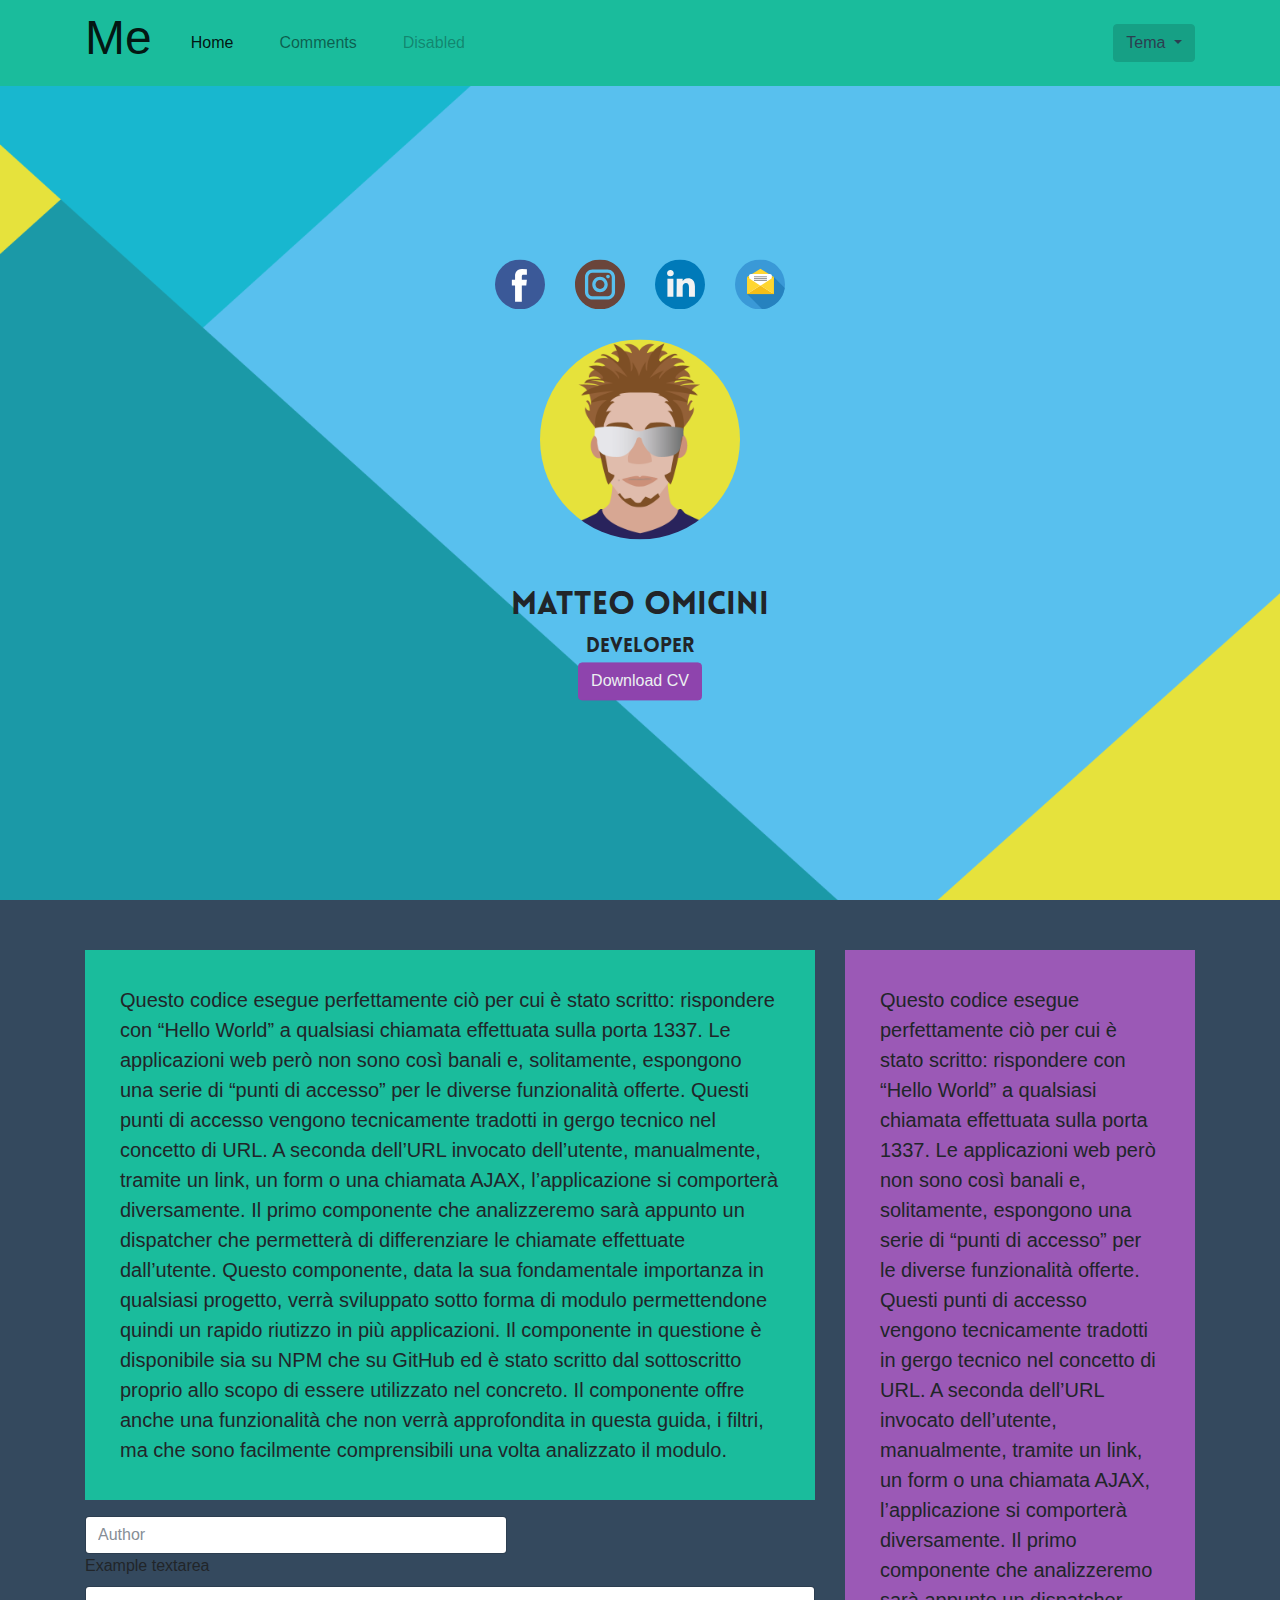
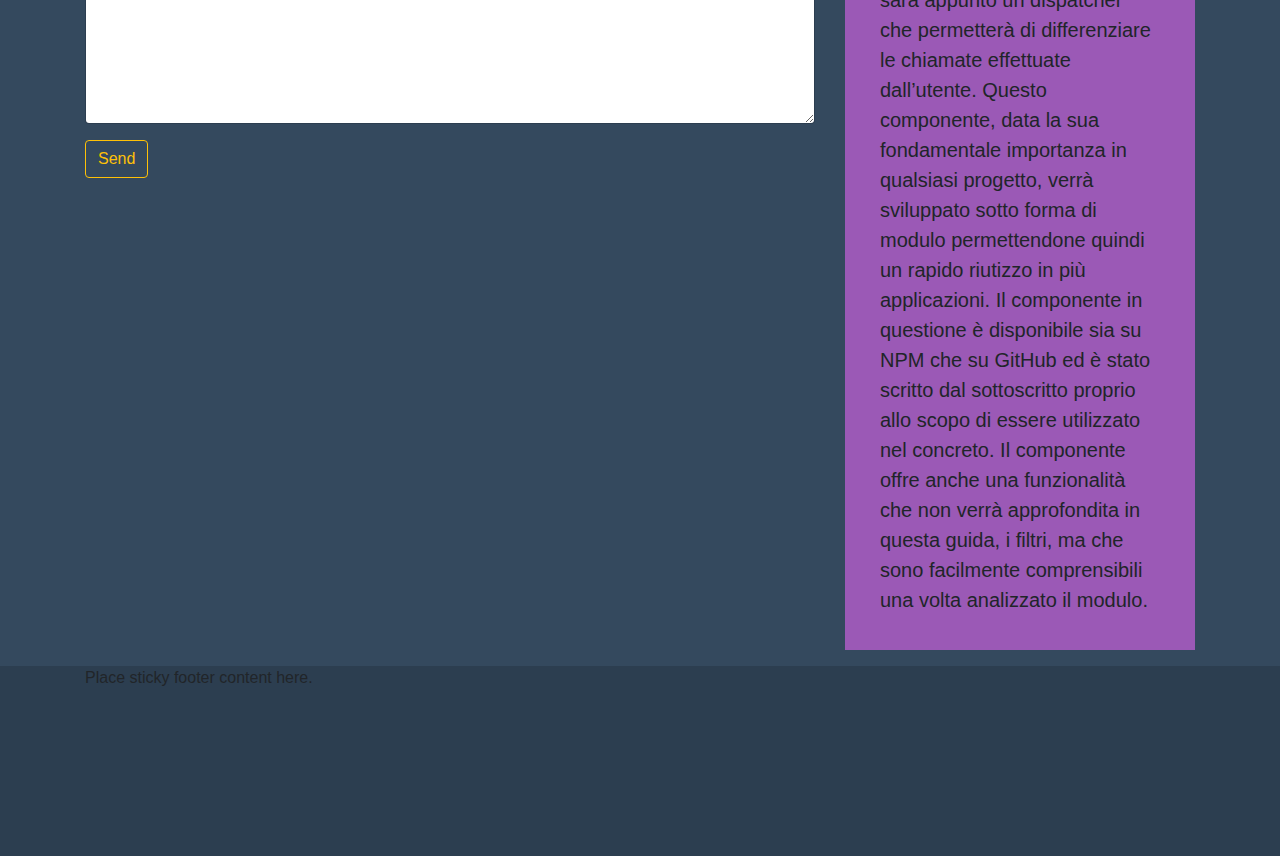
==== index.html @ 97ffb2bc "comment form script added (not working)" ====
<!DOCTYPE html>
<html lang="en" xmlns:mailto="http://www.w3.org/1999/xhtml">
<head>
    <!-- Required meta tags -->
    <meta charset="utf-8">
    <meta name="viewport" content="width=device-width, initial-scale=1, shrink-to-fit=no">

    <!-- Bootstrap CSS -->
    <link rel="stylesheet" href="css/bootstrap.min.css">
    <link rel="stylesheet" type="text/css" href="css/standard.css">
    <link rel="stylesheet" href="https://maxcdn.bootstrapcdn.com/font-awesome/4.7.0/css/font-awesome.min.css">

    <style>
        @font-face {
            font-family: Delicious;
            src: url('fonts/Lovelo_Black.otf');
        }

        h2 {
            font-family: Delicious
        }

        span {
            font-family: Delicious;
        }
    </style>
</head>
<body>

<section id="me">
    <nav class="navbar fixed-top navbar-expand-lg navbar-light bg-light">
        <div class="container">
            <a class="navbar-brand" href="#">Me</a>
            <button class="navbar-toggler" type="button" data-toggle="collapse"
                    data-target="#navbarSupportedContent"
                    aria-controls="navbarSupportedContent" aria-expanded="false" aria-label="Toggle navigation">
                <span class="navbar-toggler-icon"></span>
            </button>

            <div class="collapse navbar-collapse" id="navbarSupportedContent">
                <ul class="navbar-nav mr-auto">
                    <li class="nav-item active">
                        <a class="nav-link" href="#">Home <span class="sr-only">(current)</span></a>
                    </li>
                    <li class="nav-item">
                        <a class="nav-link" href="http://matteoomicini.drink-web.eu/comments">Comments</a>
                    </li>
                    <li class="nav-item">
                        <a class="nav-link disabled" href="#">Disabled</a>
                    </li>
                </ul>
                <div class="dropdown">
                    <button class="btn btn-secondary dropdown-toggle" type="button" id="dropdownMenuButton"
                            data-toggle="dropdown" aria-haspopup="true" aria-expanded="false">
                        Tema
                    </button>
                    <div class="dropdown-menu" aria-labelledby="Tema">
                        <a class="dropdown-item" href="index.html">Standard</a>
                        <a class="dropdown-item" href="orange.html">Orange</a>
                        <a class="dropdown-item" href="brown.html">Wood</a>
                    </div>
                </div>
            </div>
        </div>
    </nav>

    <div class="img-fluid" id="image">

        <div class="container" id="itemImageContainer">

            <ul class="nav justify-content-center" id="icons">

                <li class="nav-item">
                    <a href="https://www.facebook.com/matteo.omicini">
                        <img id="facebook"
                             src="[data-uri]"/></a>
                </li>

                <li class="nav-item">
                    <a href="https://www.instagram.com/grandemattyx/">
                        <img id="instagram"
                             src="[data-uri]"/>
                    </a>
                </li>
                <li class="nav-item">
                    <a href="https://www.linkedin.com/in/matteo-omicini-917546149/">
                        <img id="linkedin"
                             src="[data-uri]"/>
                    </a>
                </li>

                <li class="nav-item">
                    <a href="mailto:grandemattyx@gmail.com">
                        <img id="mail"
                             src="[data-uri]"/>
                    </a>
                </li>
            </ul>

            <div id="avatar_container">
                <img class="rounded-circle" src="img/super-flat-avatar_yellow_background.png" id="avatar">
                <div class="container" id="name">
                    <h2 class="lead" id="nome">Matteo Omicini</h2>
                    <span class="lead" id="dev">Developer</span>
                </div>
                <div class="text-center">
                    <button type="button" class="btn btn-primary" id="cv">Download CV</button>
                </div>
            </div>
        </div>
    </div>

</section>

<div class="container">
    <div class="row">
        <div class="col-sm-8">

            <p class="lead" id="description">Questo codice esegue perfettamente ciò per cui è stato scritto: rispondere
                con “Hello
                World” a qualsiasi chiamata effettuata sulla porta 1337.

                Le applicazioni web però non sono così banali e, solitamente, espongono una serie di “punti di
                accesso” per le diverse funzionalità offerte. Questi punti di accesso vengono tecnicamente tradotti
                in gergo tecnico nel concetto di URL. A seconda dell’URL invocato dell’utente, manualmente, tramite
                un link, un form o una chiamata AJAX, l’applicazione si comporterà diversamente.

                Il primo componente che analizzeremo sarà appunto un dispatcher che permetterà di differenziare le
                chiamate effettuate dall’utente. Questo componente, data la sua fondamentale importanza in qualsiasi
                progetto, verrà sviluppato sotto forma di modulo permettendone quindi un rapido riutizzo in più
                applicazioni.

                Il componente in questione è disponibile sia su NPM che su GitHub ed è stato scritto dal
                sottoscritto proprio allo scopo di essere utilizzato nel concreto. Il componente offre anche una
                funzionalità che non verrà approfondita in questa guida, i filtri, ma che sono facilmente
                comprensibili una volta analizzato il modulo.</p>

            <form>
                <div class="form-row">
                    <div class="col-7">
                        <input type="text" class="form-control" placeholder="Author" id="Sender">
                    </div>
                </div>
                <div class="form-group">
                    <label for="TextArea">Example textarea</label>
                    <textarea class="form-control" id="TextArea" rows="6"></textarea>
                </div>

                <button type="button" class="btn btn-outline-warning" onclick="validate()">Send</button>

            </form>

        </div>

        <div class="col-sm-4">
            <p class="lead" id="skills">Questo codice esegue perfettamente ciò per cui è stato scritto: rispondere con
                “Hello
                World” a qualsiasi chiamata effettuata sulla porta 1337.

                Le applicazioni web però non sono così banali e, solitamente, espongono una serie di “punti di
                accesso” per le diverse funzionalità offerte. Questi punti di accesso vengono tecnicamente tradotti
                in gergo tecnico nel concetto di URL. A seconda dell’URL invocato dell’utente, manualmente, tramite
                un link, un form o una chiamata AJAX, l’applicazione si comporterà diversamente.

                Il primo componente che analizzeremo sarà appunto un dispatcher che permetterà di differenziare le
                chiamate effettuate dall’utente. Questo componente, data la sua fondamentale importanza in qualsiasi
                progetto, verrà sviluppato sotto forma di modulo permettendone quindi un rapido riutizzo in più
                applicazioni.

                Il componente in questione è disponibile sia su NPM che su GitHub ed è stato scritto dal
                sottoscritto proprio allo scopo di essere utilizzato nel concreto. Il componente offre anche una
                funzionalità che non verrà approfondita in questa guida, i filtri, ma che sono facilmente
                comprensibili una volta analizzato il modulo.</p>
        </div>
    </div>
</div>

<div id="footer">
    <div class="container">
        <p class="footer-block">Place sticky footer content here.</p>
    </div>
</div>

<!-- Optional JavaScript -->
<!-- jQuery first, then Popper.js, then Bootstrap JS -->
<script src="https://code.jquery.com/jquery-3.2.1.slim.min.js"
        integrity="sha384-KJ3o2DKtIkvYIK3UENzmM7KCkRr/rE9/Qpg6aAZGJwFDMVNA/GpGFF93hXpG5KkN"
        crossorigin="anonymous"></script>
<script src="https://cdnjs.cloudflare.com/ajax/libs/popper.js/1.11.0/umd/popper.min.js"
        integrity="sha384-b/U6ypiBEHpOf/4+1nzFpr53nxSS+GLCkfwBdFNTxtclqqenISfwAzpKaMNFNmj4"
        crossorigin="anonymous"></script>
<script src="js/bootstrap.min.js"></script>
<script src="js/form_validation.js"></script>
</body>
</html>
---- css/standard.css ----
@font-face {
    font-family: Delicious;
    src: url(../fonts/Lovelo_Black.otf);
}

body {
    background: #34495e;
}

.navbar-brand {
    font-size: 3rem;
    line-height: 50px;
    height: 70px;
}

.bg-light {
    background-color: #1abc9c !important;
}

.btn-secondary {
    color: #2c3e50;
    background-color: #16a085;
    border-color: #16a085;
}

.btn-secondary.active, .btn-secondary:active, .show > .btn-secondary.dropdown-toggle {
    background-color: #2ecc71;
    background-image: none;
    border-color: #2ecc71;
}

.btn-secondary:hover {
    color: #2c3e50;
    background-color: #16a085;
    border-color: #16a085;
}

#image {
    padding: 10%;
    height: 100vh;
    width: 100%;
    /*background: rgba(0, 0, 0, .2);*/
    background: url(../img/background_flat_green_yellow.png) no-repeat;
    background-size: cover;
    background-position: center;
    /*background-attachment: fixed;*/
    background-blend-mode: overlay;
    position: relative;
    overflow: hidden;
    border-color: transparent;
    display: inline-table;

}

.img-fluid {
    max-width: 100%;
    height: auto;

}

.nav-item{

}

#icons{;
    min-height: 30px;
}

#avatar {
    margin-left: auto;
    margin-right: auto;
    display: block;
    min-height: 150px;
    min-width: 150px;
    height: 200px;
    width: 200px;
}

#nome{
    font-size: 200%;
}

#avatar_container{
    padding-top: 30px;
}

#name {
    margin: auto;
    text-align: center;
    padding-top: 50px;
}

#itemImageContainer {
    position:absolute;
    left:50%;
    top:50%;
    transform:translate(-50%,-50%);
    margin-top: 30px;
}

#cv{
    margin: 0 auto;
    background: #8e44ad;
}

.btn-primary{
    color: #ecf0f1;
    border-color: #8e44ad;
}

.nav-item {
    margin-right: 15px;
    margin-left: 15px;
}

#facebook{
    max-width: 50px;
    max-height: 50px;
}

#instagram{
    max-width: 50px;
    max-height: 50px;
    min-height: 20px;
    min-width: 20px;
}

#linkedin{
    max-width: 50px;
    max-height: 50px;
}

#mail{
    max-width: 50px;
    max-height: 50px;
}

.row {
    padding-top: 50px;
}

#description {
    padding: 35px;
    background: #1abc9c;
}

#skills {
    background: #9b59b6;
    padding: 35px;
}

#footer {
    padding-bottom: 150px;
    background-color: #2c3e50;
}
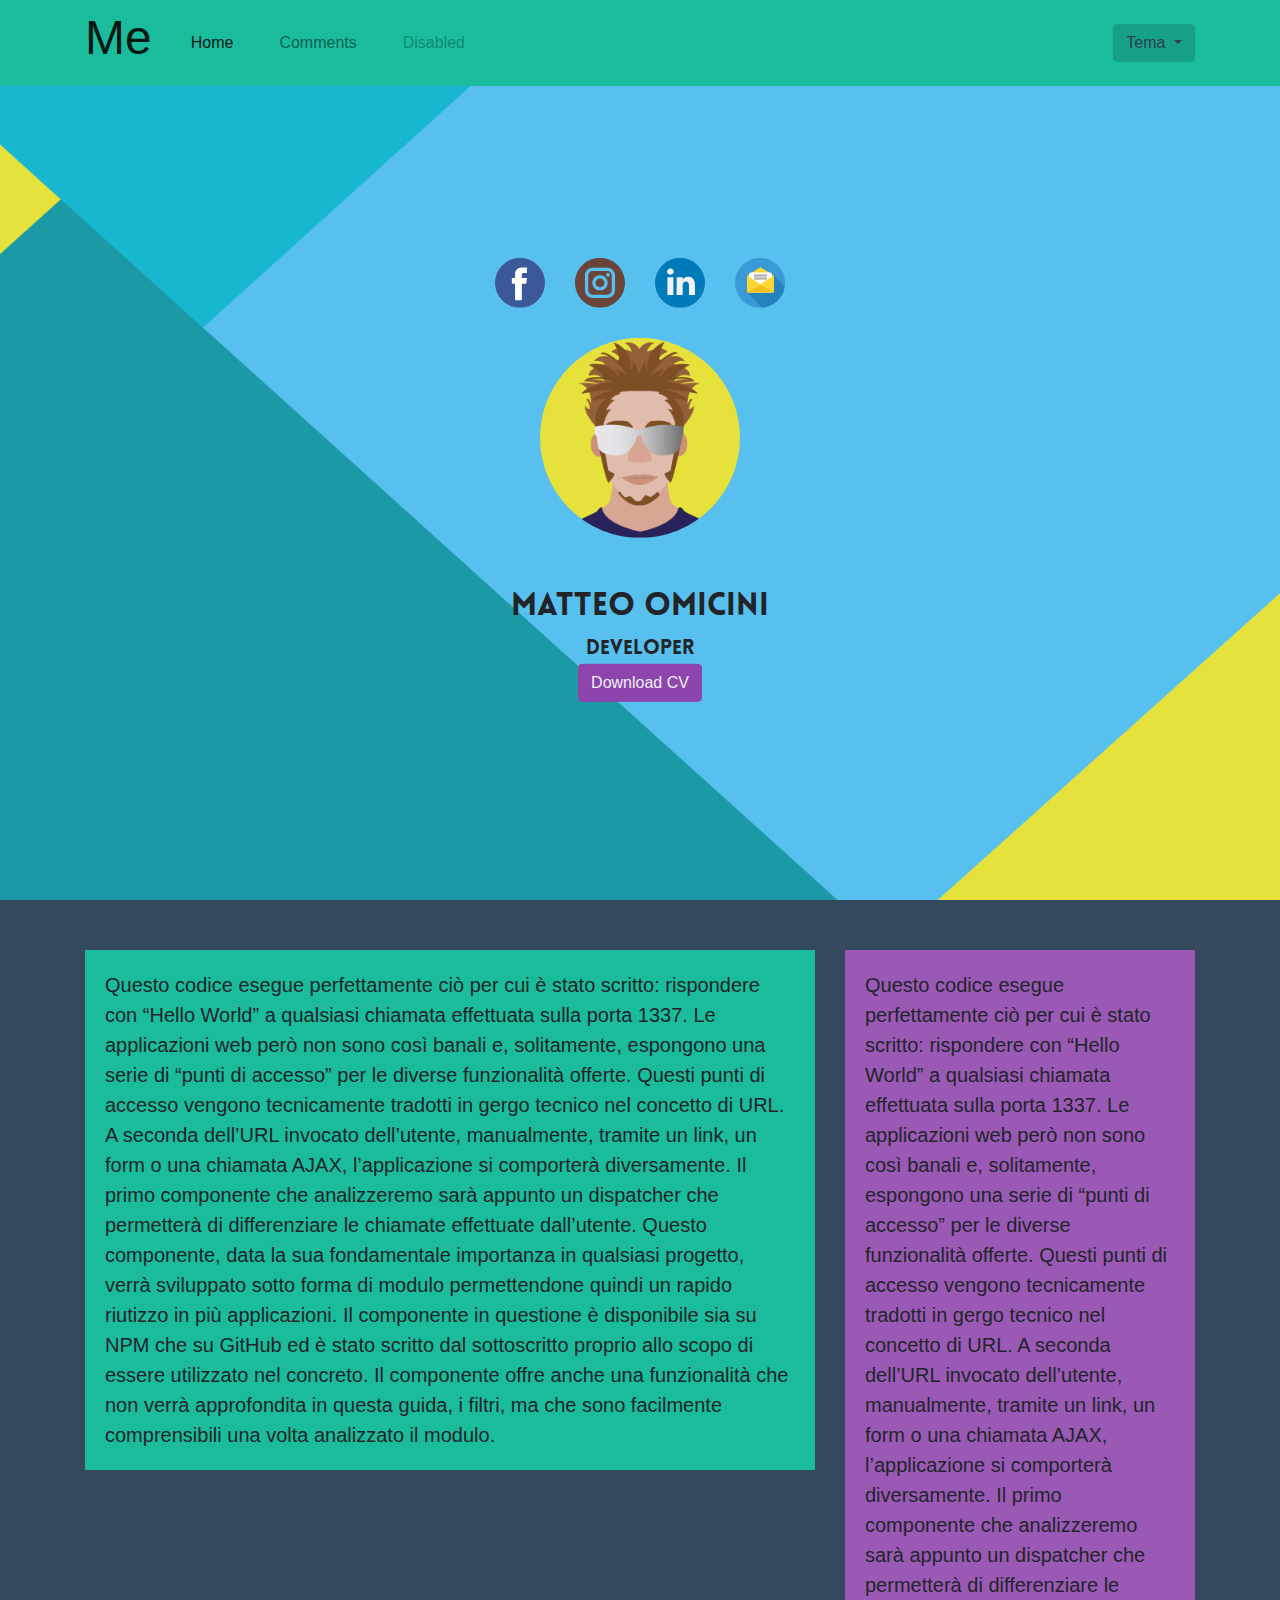
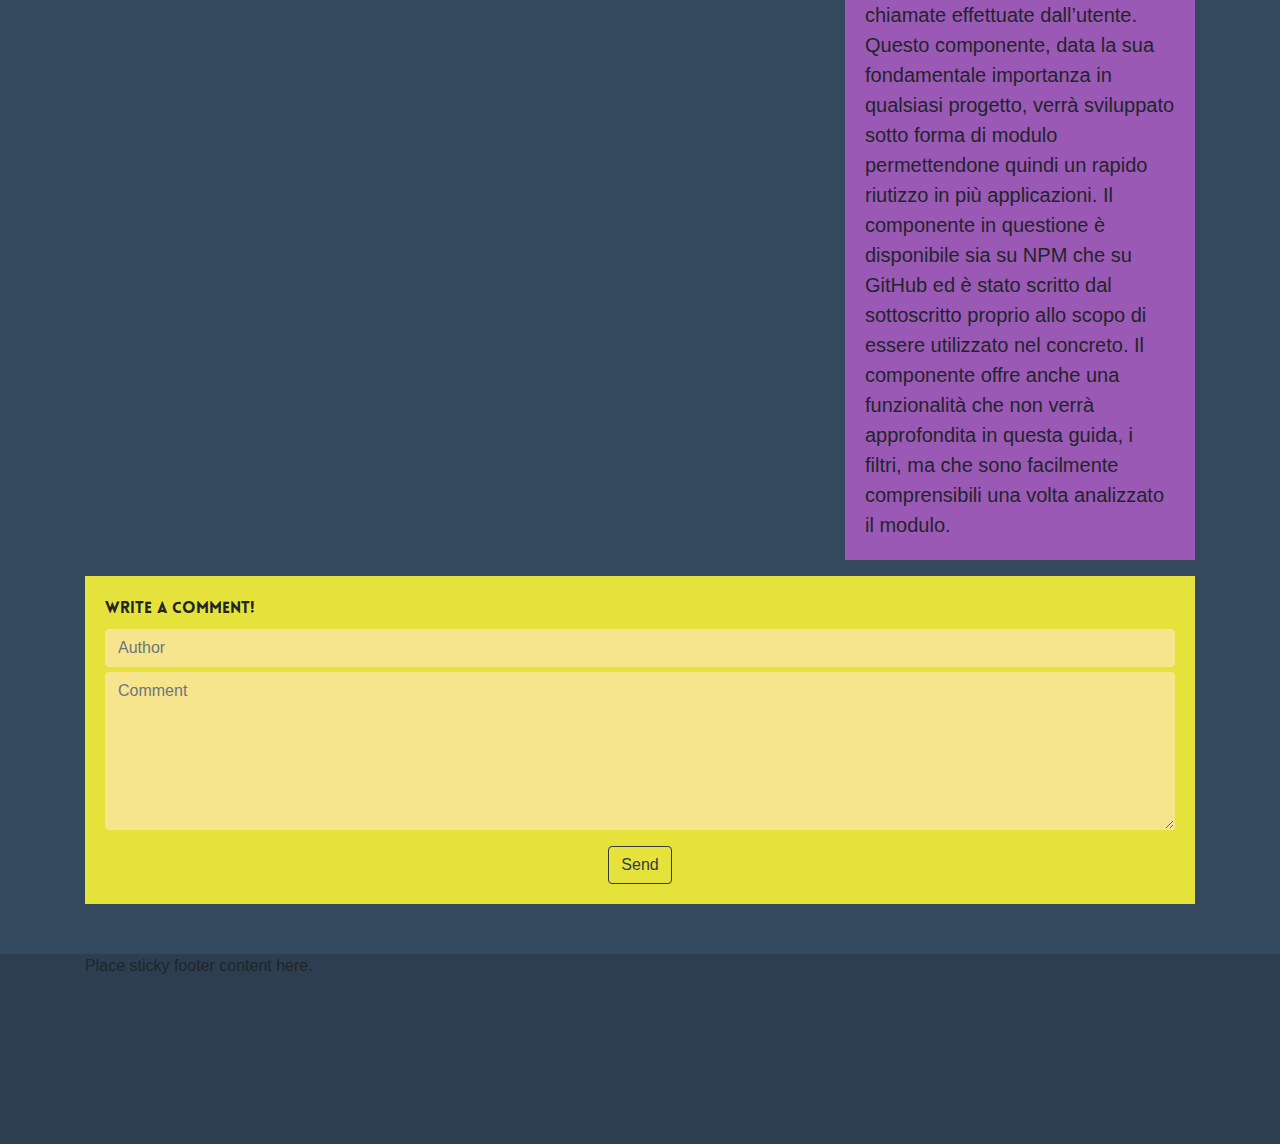
==== commit 2096f1c2: "comment now works and added comment form design" ====
--- a/index.html
+++ b/index.html
@@ -1,12 +1,15 @@
 <!DOCTYPE html>
-<html lang="en" xmlns:mailto="http://www.w3.org/1999/xhtml">
+<html lang="en">
 <head>
     <!-- Required meta tags -->
     <meta charset="utf-8">
     <meta name="viewport" content="width=device-width, initial-scale=1, shrink-to-fit=no">
+    <meta name="theme-color" content="#1abc9c"/>
+    <meta http-equiv="X-UA-Compatible" content="IE=Edge">
 
     <!-- Bootstrap CSS -->
-    <link rel="stylesheet" href="css/bootstrap.min.css">
+    <link rel="stylesheet" href="https://maxcdn.bootstrapcdn.com/bootstrap/4.0.0/css/bootstrap.min.css"
+          integrity="sha384-Gn5384xqQ1aoWXA+058RXPxPg6fy4IWvTNh0E263XmFcJlSAwiGgFAW/dAiS6JXm" crossorigin="anonymous">
     <link rel="stylesheet" type="text/css" href="css/standard.css">
     <link rel="stylesheet" href="https://maxcdn.bootstrapcdn.com/font-awesome/4.7.0/css/font-awesome.min.css">
 
@@ -135,21 +138,6 @@
                 funzionalità che non verrà approfondita in questa guida, i filtri, ma che sono facilmente
                 comprensibili una volta analizzato il modulo.</p>
 
-            <form>
-                <div class="form-row">
-                    <div class="col-7">
-                        <input type="text" class="form-control" placeholder="Author" id="Sender">
-                    </div>
-                </div>
-                <div class="form-group">
-                    <label for="TextArea">Example textarea</label>
-                    <textarea class="form-control" id="TextArea" rows="6"></textarea>
-                </div>
-
-                <button type="button" class="btn btn-outline-warning" onclick="validate()">Send</button>
-
-            </form>
-
         </div>
 
         <div class="col-sm-4">
@@ -173,6 +161,20 @@
                 comprensibili una volta analizzato il modulo.</p>
         </div>
     </div>
+
+    <form>
+
+        <label for="TextArea">Write a comment!</label>
+        <input type="text" class="form-control lead" placeholder="Author" id="Sender">
+        <hr>
+        <div class="form-group">
+            <textarea class="form-control lead" id="TextArea" placeholder="Comment" rows="6"></textarea>
+        </div>
+
+        <div style="text-align: center">
+            <button type="button" class="btn btn-outline-dark" onclick="validate()">Send</button>
+        </div>
+    </form>
 </div>
 
 <div id="footer">
@@ -186,10 +188,13 @@
 <script src="https://code.jquery.com/jquery-3.2.1.slim.min.js"
         integrity="sha384-KJ3o2DKtIkvYIK3UENzmM7KCkRr/rE9/Qpg6aAZGJwFDMVNA/GpGFF93hXpG5KkN"
         crossorigin="anonymous"></script>
-<script src="https://cdnjs.cloudflare.com/ajax/libs/popper.js/1.11.0/umd/popper.min.js"
-        integrity="sha384-b/U6ypiBEHpOf/4+1nzFpr53nxSS+GLCkfwBdFNTxtclqqenISfwAzpKaMNFNmj4"
+<script src="https://cdnjs.cloudflare.com/ajax/libs/popper.js/1.12.9/umd/popper.min.js"
+        integrity="sha384-ApNbgh9B+Y1QKtv3Rn7W3mgPxhU9K/ScQsAP7hUibX39j7fakFPskvXusvfa0b4Q"
         crossorigin="anonymous"></script>
-<script src="js/bootstrap.min.js"></script>
+<script src="https://maxcdn.bootstrapcdn.com/bootstrap/4.0.0/js/bootstrap.min.js"
+        integrity="sha384-JZR6Spejh4U02d8jOt6vLEHfe/JQGiRRSQQxSfFWpi1MquVdAyjUar5+76PVCmYl"
+        crossorigin="anonymous"></script>
+<script src="https://code.jquery.com/jquery-3.2.1.min.js"></script>
 <script src="js/form_validation.js"></script>
 </body>
 </html>--- a/css/standard.css
+++ b/css/standard.css
@@ -58,8 +58,25 @@
 
 }
 
-.nav-item{
+hr{
+    margin-top: 5px;
+    margin-bottom: 5px;
+    border: 0;
+}
 
+form{
+    background-color:#E6E23C;
+    padding: 20px;
+    margin-bottom: 50px;
+}
+
+.form-control{
+    background: #f6e58d;
+    border-color: transparent;
+}
+
+label{
+    font-family: Delicious;
 }
 
 #icons{;
@@ -140,13 +157,13 @@
 }
 
 #description {
-    padding: 35px;
+    padding: 20px;
     background: #1abc9c;
 }
 
 #skills {
     background: #9b59b6;
-    padding: 35px;
+    padding: 20px;
 }
 
 #footer {
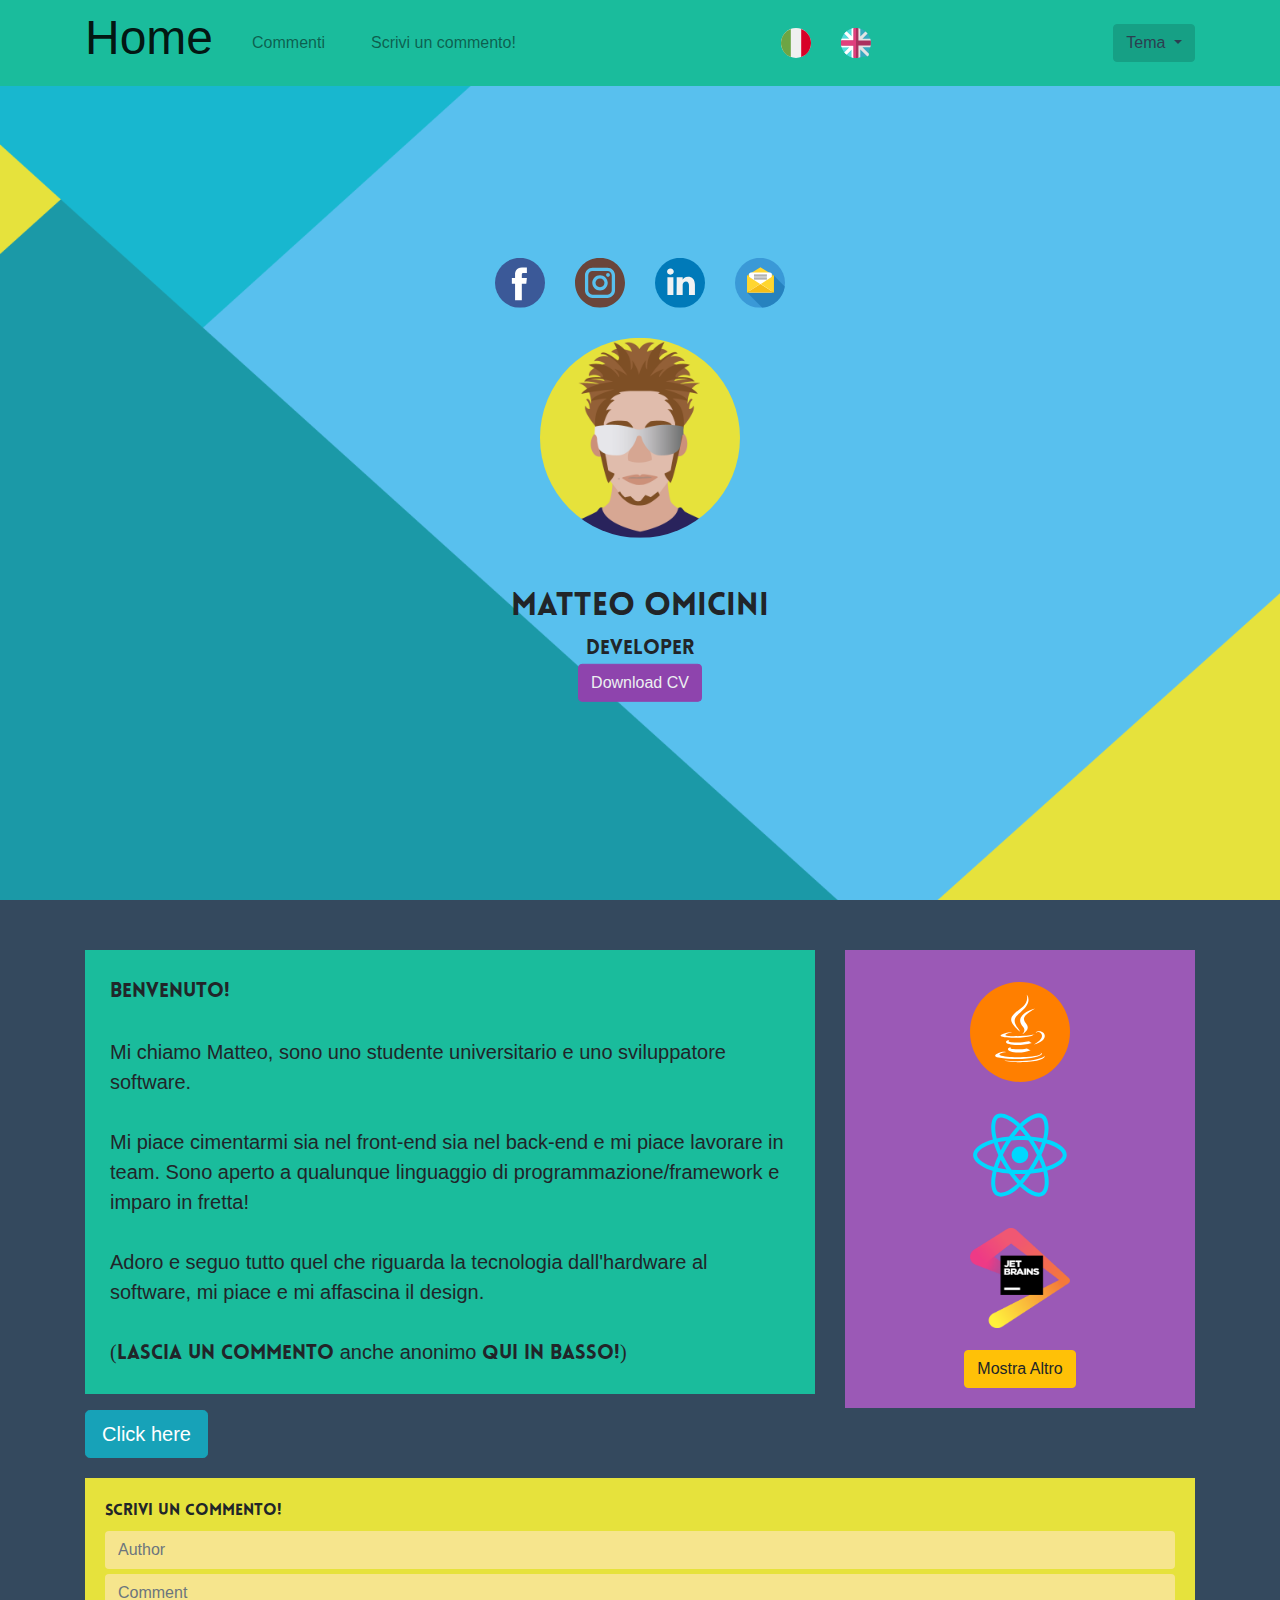
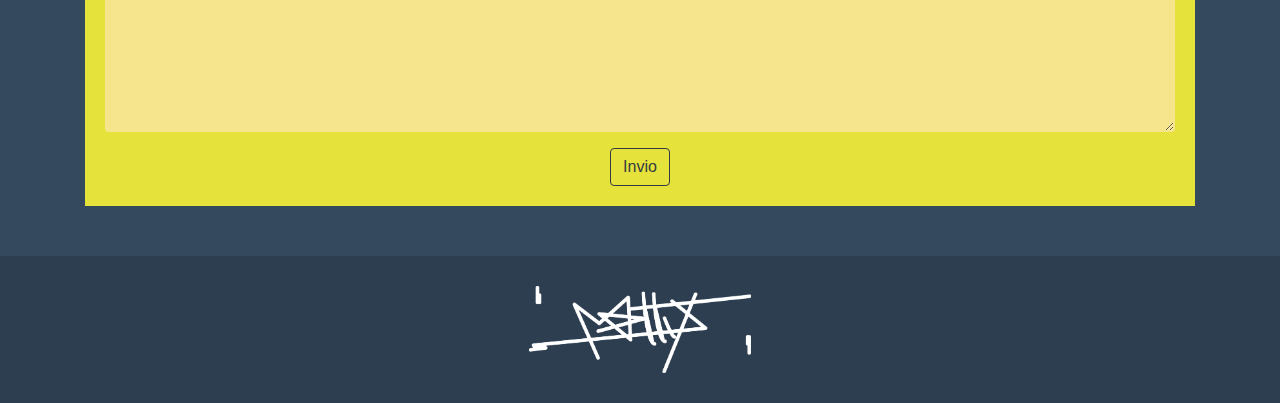
==== commit 4e39e774: "change language added" ====
--- a/index.html
+++ b/index.html
@@ -10,30 +10,16 @@
     <!-- Bootstrap CSS -->
     <link rel="stylesheet" href="https://maxcdn.bootstrapcdn.com/bootstrap/4.0.0/css/bootstrap.min.css"
           integrity="sha384-Gn5384xqQ1aoWXA+058RXPxPg6fy4IWvTNh0E263XmFcJlSAwiGgFAW/dAiS6JXm" crossorigin="anonymous">
+    <link rel="stylesheet" href="https://maxcdn.bootstrapcdn.com/font-awesome/4.7.0/css/font-awesome.min.css">
     <link rel="stylesheet" type="text/css" href="css/standard.css">
-    <link rel="stylesheet" href="https://maxcdn.bootstrapcdn.com/font-awesome/4.7.0/css/font-awesome.min.css">
-
-    <style>
-        @font-face {
-            font-family: Delicious;
-            src: url('fonts/Lovelo_Black.otf');
-        }
-
-        h2 {
-            font-family: Delicious
-        }
-
-        span {
-            font-family: Delicious;
-        }
-    </style>
+
 </head>
 <body>
 
 <section id="me">
     <nav class="navbar fixed-top navbar-expand-lg navbar-light bg-light">
         <div class="container">
-            <a class="navbar-brand" href="#">Me</a>
+            <a class="navbar-brand" href="http://matteoomicini.drink-web.eu">Home</a>
             <button class="navbar-toggler" type="button" data-toggle="collapse"
                     data-target="#navbarSupportedContent"
                     aria-controls="navbarSupportedContent" aria-expanded="false" aria-label="Toggle navigation">
@@ -42,25 +28,36 @@
 
             <div class="collapse navbar-collapse" id="navbarSupportedContent">
                 <ul class="navbar-nav mr-auto">
-                    <li class="nav-item active">
-                        <a class="nav-link" href="#">Home <span class="sr-only">(current)</span></a>
-                    </li>
-                    <li class="nav-item">
-                        <a class="nav-link" href="http://matteoomicini.drink-web.eu/comments">Comments</a>
-                    </li>
-                    <li class="nav-item">
-                        <a class="nav-link disabled" href="#">Disabled</a>
+                    <li class="nav-item">
+                        <a class="nav-link" href="http://matteoomicini.drink-web.eu/comments" id="header_comments">Commenti</span></a>
+                    </li>
+                    <li class="nav-item">
+                        <a class="nav-link" href="#comment" id="header_write_comment">Scrivi un commento!</a>
                     </li>
                 </ul>
+
+                <ul class="navbar-nav mr-auto">
+                    <li class="nav-item">
+                        <a onclick="toItalian()">
+                            <img id="italian" src="./img/icons/italy.svg"/>
+                        </a>
+                    </li>
+                    <li class="nav-item">
+                        <a onclick="toEnglish()">
+                            <img id="english" src="./img/icons/english.svg"/>
+                        </a>
+                    </li>
+                </ul>
+
                 <div class="dropdown">
                     <button class="btn btn-secondary dropdown-toggle" type="button" id="dropdownMenuButton"
                             data-toggle="dropdown" aria-haspopup="true" aria-expanded="false">
                         Tema
                     </button>
                     <div class="dropdown-menu" aria-labelledby="Tema">
-                        <a class="dropdown-item" href="index.html">Standard</a>
-                        <a class="dropdown-item" href="orange.html">Orange</a>
-                        <a class="dropdown-item" href="brown.html">Wood</a>
+                        <a class="dropdown-item" href="index.html" >Standard</a>
+                        <a class="dropdown-item disabled" href="#" id="arancio">Arancio</a>
+                        <a class="dropdown-item disabled" href="#" id="legno">Legno</a>
                     </div>
                 </div>
             </div>
@@ -80,7 +77,7 @@
                 </li>
 
                 <li class="nav-item">
-                    <a href="https://www.instagram.com/grandemattyx/">
+                    <a href="https://www.instagram.com/dormi_gary/">
                         <img id="instagram"
                              src="[data-uri]"/>
                     </a>
@@ -104,10 +101,10 @@
                 <img class="rounded-circle" src="img/super-flat-avatar_yellow_background.png" id="avatar">
                 <div class="container" id="name">
                     <h2 class="lead" id="nome">Matteo Omicini</h2>
-                    <span class="lead" id="dev">Developer</span>
+                    <span class="lead bold" id="dev">Developer</span>
                 </div>
                 <div class="text-center">
-                    <button type="button" class="btn btn-primary" id="cv">Download CV</button>
+                    <a type="button" href="download/cv_matteo_omicini.pdf" class="btn btn-primary" id="cv"> Download CV </a>
                 </div>
             </div>
         </div>
@@ -119,74 +116,136 @@
     <div class="row">
         <div class="col-sm-8">
 
-            <p class="lead" id="description">Questo codice esegue perfettamente ciò per cui è stato scritto: rispondere
-                con “Hello
-                World” a qualsiasi chiamata effettuata sulla porta 1337.
-
-                Le applicazioni web però non sono così banali e, solitamente, espongono una serie di “punti di
-                accesso” per le diverse funzionalità offerte. Questi punti di accesso vengono tecnicamente tradotti
-                in gergo tecnico nel concetto di URL. A seconda dell’URL invocato dell’utente, manualmente, tramite
-                un link, un form o una chiamata AJAX, l’applicazione si comporterà diversamente.
-
-                Il primo componente che analizzeremo sarà appunto un dispatcher che permetterà di differenziare le
-                chiamate effettuate dall’utente. Questo componente, data la sua fondamentale importanza in qualsiasi
-                progetto, verrà sviluppato sotto forma di modulo permettendone quindi un rapido riutizzo in più
-                applicazioni.
-
-                Il componente in questione è disponibile sia su NPM che su GitHub ed è stato scritto dal
-                sottoscritto proprio allo scopo di essere utilizzato nel concreto. Il componente offre anche una
-                funzionalità che non verrà approfondita in questa guida, i filtri, ma che sono facilmente
-                comprensibili una volta analizzato il modulo.</p>
+            <p class="lead" id="description">
+                <span class="bold" id="desc_1">Benvenuto!</span>
+                <br>
+                <br>
+                <span id="desc_2">Mi chiamo Matteo, sono uno studente universitario e uno sviluppatore software.</span>
+                <br>
+                <br>
+                <span id="desc_3">Mi piace cimentarmi sia nel front-end sia nel back-end e mi piace lavorare in team.
+                Sono aperto a qualunque linguaggio di programmazione/framework e imparo in fretta!
+                </span>
+                <br>
+                <br>
+                <span id="desc_4">Adoro e seguo tutto quel che riguarda la tecnologia dall'hardware al software, mi piace e mi affascina il design.</span>
+                <br>
+                <br>
+                <span class="bold" id="desc_5">(Lascia un commento </span> <span id="desc_6">anche anonimo</span> <span class="bold" id="desc_7"> qui in basso!)</span>
+
+            </p>
 
         </div>
 
         <div class="col-sm-4">
-            <p class="lead" id="skills">Questo codice esegue perfettamente ciò per cui è stato scritto: rispondere con
-                “Hello
-                World” a qualsiasi chiamata effettuata sulla porta 1337.
-
-                Le applicazioni web però non sono così banali e, solitamente, espongono una serie di “punti di
-                accesso” per le diverse funzionalità offerte. Questi punti di accesso vengono tecnicamente tradotti
-                in gergo tecnico nel concetto di URL. A seconda dell’URL invocato dell’utente, manualmente, tramite
-                un link, un form o una chiamata AJAX, l’applicazione si comporterà diversamente.
-
-                Il primo componente che analizzeremo sarà appunto un dispatcher che permetterà di differenziare le
-                chiamate effettuate dall’utente. Questo componente, data la sua fondamentale importanza in qualsiasi
-                progetto, verrà sviluppato sotto forma di modulo permettendone quindi un rapido riutizzo in più
-                applicazioni.
-
-                Il componente in questione è disponibile sia su NPM che su GitHub ed è stato scritto dal
-                sottoscritto proprio allo scopo di essere utilizzato nel concreto. Il componente offre anche una
-                funzionalità che non verrà approfondita in questa guida, i filtri, ma che sono facilmente
-                comprensibili una volta analizzato il modulo.</p>
-        </div>
-    </div>
-
-    <form>
-
-        <label for="TextArea">Write a comment!</label>
-        <input type="text" class="form-control lead" placeholder="Author" id="Sender">
-        <hr>
-        <div class="form-group">
-            <textarea class="form-control lead" id="TextArea" placeholder="Comment" rows="6"></textarea>
-        </div>
-
-        <div style="text-align: center">
-            <button type="button" class="btn btn-outline-dark" onclick="validate()">Send</button>
-        </div>
-    </form>
+            <div class="lead" id="skills">
+
+                <ul class="list-group list-group-flush">
+                    <li class="list-group-item">
+                        <img src="img/icons/java.svg"/>
+                    </li>
+                    <li class="list-group-item">
+                        <img src="img/icons/react.svg"/>
+                    </li>
+                    <li class="list-group-item">
+                        <img src="img/icons/2000px-JetBrains_Logo_2016.svg.png"/>
+                    </li>
+                </ul>
+
+                <div class="text-center">
+                    <button class="btn btn-warning" id="collapseButton1" onclick="hide()">Mostra Altro</button>
+                </div>
+
+            </div>
+        </div>
+    </div>
+
+    <div class="collapse multi-collapse" id="otherSkills">
+
+        <div id="skills">
+
+            <ul class="nav justify-content-center">
+
+                <li class="list-group-item">
+                    <img src="img/icons/javascript.svg"/>
+                </li>
+                <li class="nav-item">
+                    <img src="img/icons/bootstrap.svg"/>
+                </li>
+                <li class="nav-item">
+                    <img src="img/icons/php.svg"/>
+                </li>
+                <li class="nav-item">
+                    <img src="img/icons/node.svg"/>
+                </li>
+                <li class="nav-item">
+                    <img src="img/icons/github.svg"/>
+                </li>
+                <li class="nav-item">
+                    <img src="img/icons/database.svg"/>
+                </li>
+                <li class="nav-item">
+                    <img src="img/icons/android.svg"/>
+                </li>
+            </ul>
+            <div class="text-center">
+                <button class="btn btn-warning" id="collapseButton2" onclick="hide()">Nascondi</button>
+            </div>
+        </div>
+    </div>
+
+    <button type="button" class="btn btn-info btn-lg" id="alertbox">Click here</button>
+
+
+    <div class="modal fade" id="myModal" role="dialog">
+        <div class="modal-dialog">
+
+            <!-- Modal content-->
+            <div class="modal-content">
+                <div class="modal-header">
+                    <button type="button" class="close" data-dismiss="modal">&times;</button>
+                    <h4 class="modal-title">Modal Header</h4>
+                </div>
+                <div class="modal-body">
+                    <p id="error"></p>
+                </div>
+                <div class="modal-footer">
+                    <button type="button" class="btn btn-default" data-dismiss="modal">Close</button>
+                </div>
+            </div>
+
+        </div>
+    </div>
+
+
+    <section id="comment">
+        <form>
+            <label for="TextArea" id="form_write_comment">Scrivi un commento!</label>
+            <input type="text" class="form-control lead" id="form_write_sender" placeholder="Author" id="Sender">
+            <hr>
+            <div class="form-group">
+                <textarea class="form-control lead" id="TextArea" placeholder="Comment" rows="6"></textarea>
+            </div>
+
+            <div style="text-align: center">
+                <button type="button" class="btn btn-outline-dark" onclick="validate()" id="form_send">Invio</button>
+            </div>
+        </form>
+    </section>
 </div>
 
+
 <div id="footer">
-    <div class="container">
-        <p class="footer-block">Place sticky footer content here.</p>
+    <div class="container" style="text-align: center">
+        <img src="img/logopng.png" id="logo"/>
     </div>
 </div>
 
 <!-- Optional JavaScript -->
 <!-- jQuery first, then Popper.js, then Bootstrap JS -->
-<script src="https://code.jquery.com/jquery-3.2.1.slim.min.js"
-        integrity="sha384-KJ3o2DKtIkvYIK3UENzmM7KCkRr/rE9/Qpg6aAZGJwFDMVNA/GpGFF93hXpG5KkN"
+<script
+        src="http://code.jquery.com/jquery-3.3.1.min.js"
+        integrity="sha256-FgpCb/KJQlLNfOu91ta32o/NMZxltwRo8QtmkMRdAu8="
         crossorigin="anonymous"></script>
 <script src="https://cdnjs.cloudflare.com/ajax/libs/popper.js/1.12.9/umd/popper.min.js"
         integrity="sha384-ApNbgh9B+Y1QKtv3Rn7W3mgPxhU9K/ScQsAP7hUibX39j7fakFPskvXusvfa0b4Q"
@@ -194,7 +253,9 @@
 <script src="https://maxcdn.bootstrapcdn.com/bootstrap/4.0.0/js/bootstrap.min.js"
         integrity="sha384-JZR6Spejh4U02d8jOt6vLEHfe/JQGiRRSQQxSfFWpi1MquVdAyjUar5+76PVCmYl"
         crossorigin="anonymous"></script>
-<script src="https://code.jquery.com/jquery-3.2.1.min.js"></script>
 <script src="js/form_validation.js"></script>
+<script src="js/collapseButton.js"></script>
+<script src="js/modal.js"></script>
+<script src="js/change_language.js"></script>
 </body>
 </html>--- a/css/standard.css
+++ b/css/standard.css
@@ -5,6 +5,19 @@
 
 body {
     background: #34495e;
+}
+
+@font-face {
+    font-family: Delicious;
+    src: url('fonts/Lovelo_Black.otf');
+}
+
+h2 {
+    font-family: Delicious
+}
+
+.bold {
+    font-family: Delicious;
 }
 
 .navbar-brand {
@@ -68,6 +81,7 @@
     background-color:#E6E23C;
     padding: 20px;
     margin-bottom: 50px;
+    margin-top: 20px;
 }
 
 .form-control{
@@ -130,6 +144,15 @@
     margin-left: 15px;
 }
 
+#italian{
+    max-width: 30px;
+    max-height: 30px;
+}
+#english{
+    max-width: 30px;
+    max-height: 30px;
+}
+
 #facebook{
     max-width: 50px;
     max-height: 50px;
@@ -157,7 +180,7 @@
 }
 
 #description {
-    padding: 20px;
+    padding: 25px;
     background: #1abc9c;
 }
 
@@ -166,8 +189,51 @@
     padding: 20px;
 }
 
+.list-group-item{
+    background-color: transparent;
+    text-align: center;
+    border: 0px;
+}
+
+.nav-item{
+    background-color: transparent;
+    text-align: center;
+    border: 0px;
+}
+
+#collapseButton{
+    margin: 5px;
+}
+
+.list-group-item img{
+    height: 100px;
+    width: 100px;
+}
+
+.nav-item img{
+    height: 100px;
+    width: 100px;
+}
+
+#logo{
+    height: 100px;
+    width: 100px;
+}
+
+#collapseButton1{
+    margin-top: 10px;
+}
+
 #footer {
-    padding-bottom: 150px;
+    padding-bottom: auto;
     background-color: #2c3e50;
 }
 
+#logo{
+    text-align: center;
+    width: 20%;
+    height: auto;
+    margin: 30px;
+}
+
+
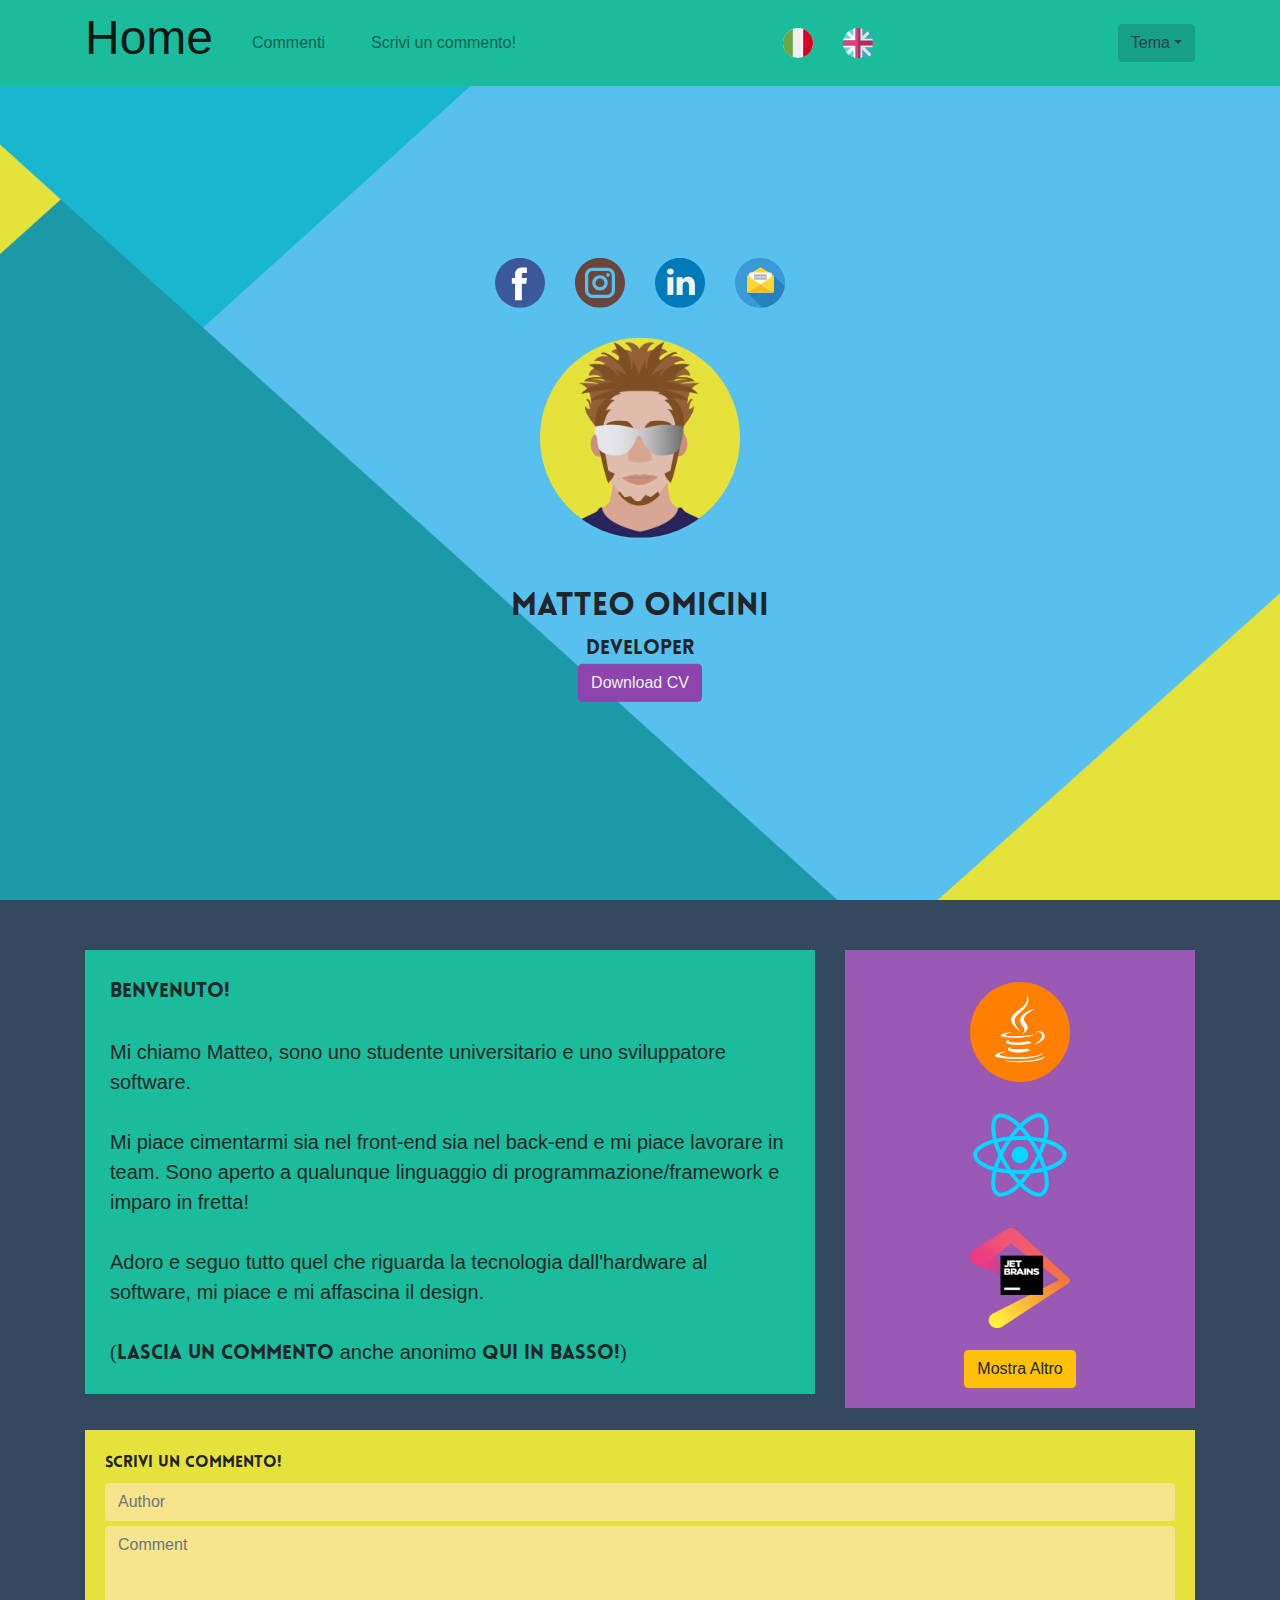
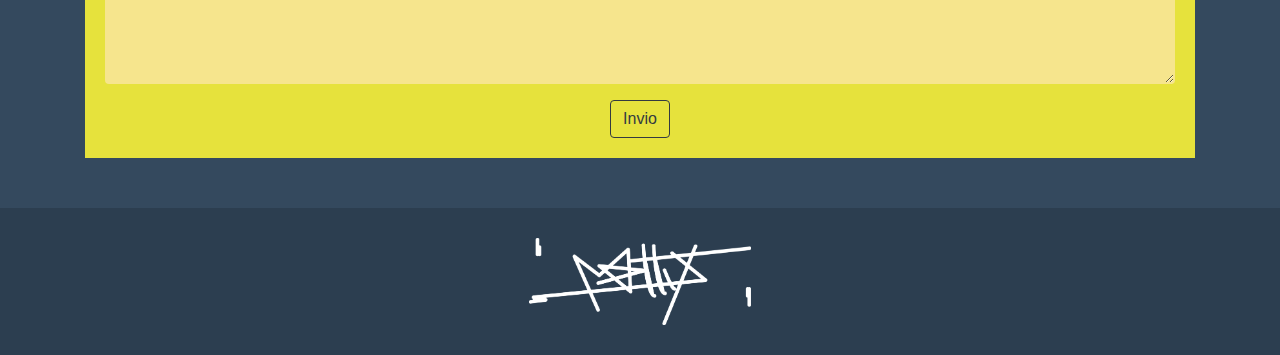
==== commit e2e1d784: "Release v1" ====
--- a/index.html
+++ b/index.html
@@ -51,13 +51,11 @@
 
                 <div class="dropdown">
                     <button class="btn btn-secondary dropdown-toggle" type="button" id="dropdownMenuButton"
-                            data-toggle="dropdown" aria-haspopup="true" aria-expanded="false">
-                        Tema
-                    </button>
+                            data-toggle="dropdown" aria-haspopup="true" aria-expanded="false">Tema</button>
                     <div class="dropdown-menu" aria-labelledby="Tema">
                         <a class="dropdown-item" href="index.html" >Standard</a>
-                        <a class="dropdown-item disabled" href="#" id="arancio">Arancio</a>
-                        <a class="dropdown-item disabled" href="#" id="legno">Legno</a>
+                        <a class="dropdown-item " href="orange.html" id="arancio">Arancio</a>
+                        <a class="dropdown-item" href="brown.html" id="legno">Legno</a>
                     </div>
                 </div>
             </div>
@@ -194,8 +192,6 @@
         </div>
     </div>
 
-    <button type="button" class="btn btn-info btn-lg" id="alertbox">Click here</button>
-
 
     <div class="modal fade" id="myModal" role="dialog">
         <div class="modal-dialog">
@@ -203,14 +199,14 @@
             <!-- Modal content-->
             <div class="modal-content">
                 <div class="modal-header">
+                    <h2 id="modal_header">Commento inviato!</h2>
                     <button type="button" class="close" data-dismiss="modal">&times;</button>
-                    <h4 class="modal-title">Modal Header</h4>
                 </div>
                 <div class="modal-body">
-                    <p id="error"></p>
+                    <p id="modal_body">Ora devo solo approvarlo! <br> Generalmente lo faccio immediatamente.<br>Puoi dargli un occhiata nella <a href=\"http://matteoomicini.drink-web.eu/comments/>SEZIONE COMMENTI</a></p>
                 </div>
                 <div class="modal-footer">
-                    <button type="button" class="btn btn-default" data-dismiss="modal">Close</button>
+                    <button type="button" class="btn btn-outline-dark" data-dismiss="modal">Ok</button>
                 </div>
             </div>
 
@@ -255,7 +251,7 @@
         crossorigin="anonymous"></script>
 <script src="js/form_validation.js"></script>
 <script src="js/collapseButton.js"></script>
-<script src="js/modal.js"></script>
 <script src="js/change_language.js"></script>
+<script src="js/changeTheme.js"></script>
 </body>
 </html>--- a/css/standard.css
+++ b/css/standard.css
@@ -147,10 +147,14 @@
 #italian{
     max-width: 30px;
     max-height: 30px;
+    margin-top: 5px;
+    margin-bottom: 5px;
 }
 #english{
     max-width: 30px;
     max-height: 30px;
+    margin-top: 5px;
+    margin-bottom: 5px;
 }
 
 #facebook{
@@ -236,4 +240,22 @@
     margin: 30px;
 }
 
-
+.modal-footer{
+    border-top: transparent;
+}
+
+
+.modal-body{
+    background-color: #2c3e50;
+    margin: 12px;
+    color: #ecf0f1;
+}
+
+.modal-header {
+    border-bottom: transparent;
+}
+
+.modal-content {
+    background-color: #1abc9c;
+}
+
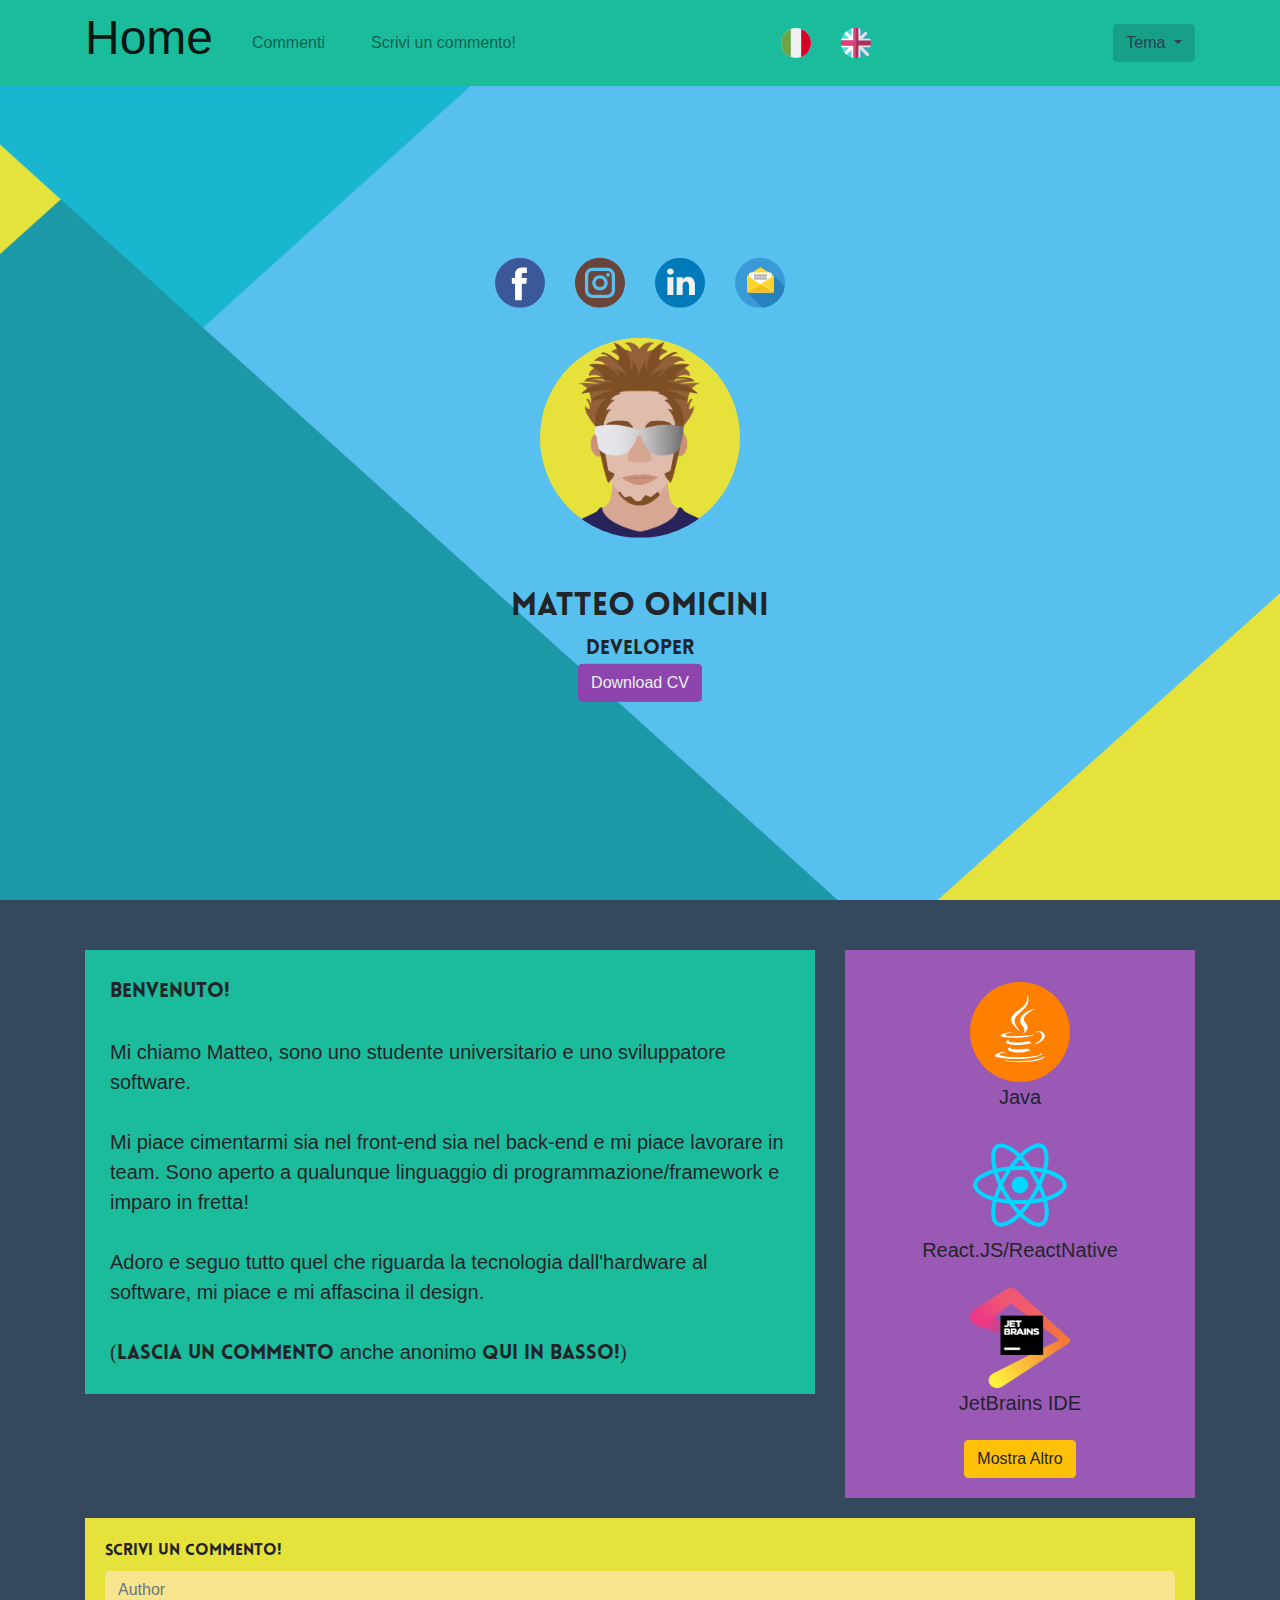
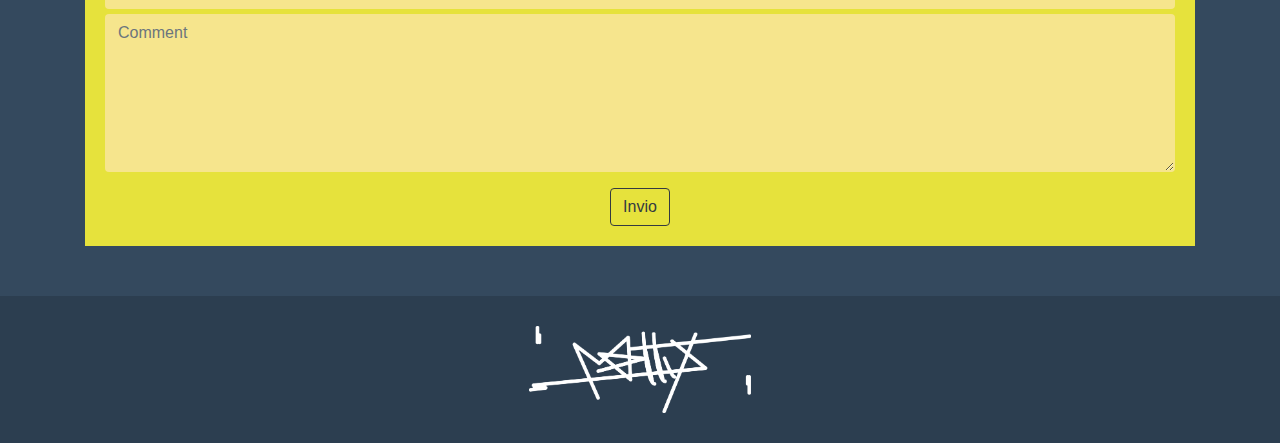
==== commit ecae2585: "Release v1 + skills name" ====
--- a/index.html
+++ b/index.html
@@ -12,6 +12,9 @@
           integrity="sha384-Gn5384xqQ1aoWXA+058RXPxPg6fy4IWvTNh0E263XmFcJlSAwiGgFAW/dAiS6JXm" crossorigin="anonymous">
     <link rel="stylesheet" href="https://maxcdn.bootstrapcdn.com/font-awesome/4.7.0/css/font-awesome.min.css">
     <link rel="stylesheet" type="text/css" href="css/standard.css">
+
+    <!--Logo-->
+    <link rel="shortcut icon" type="image/x-icon" href="./img/default_logo.png"/>
 
 </head>
 <body>
@@ -51,9 +54,10 @@
 
                 <div class="dropdown">
                     <button class="btn btn-secondary dropdown-toggle" type="button" id="dropdownMenuButton"
-                            data-toggle="dropdown" aria-haspopup="true" aria-expanded="false">Tema</button>
+                            data-toggle="dropdown" aria-haspopup="true" aria-expanded="false">Tema
+                    </button>
                     <div class="dropdown-menu" aria-labelledby="Tema">
-                        <a class="dropdown-item" href="index.html" >Standard</a>
+                        <a class="dropdown-item" href="index.html">Standard</a>
                         <a class="dropdown-item " href="orange.html" id="arancio">Arancio</a>
                         <a class="dropdown-item" href="brown.html" id="legno">Legno</a>
                     </div>
@@ -102,7 +106,8 @@
                     <span class="lead bold" id="dev">Developer</span>
                 </div>
                 <div class="text-center">
-                    <a type="button" href="download/cv_matteo_omicini.pdf" class="btn btn-primary" id="cv"> Download CV </a>
+                    <a type="button" href="download/cv_matteo_omicini.pdf" class="btn btn-primary" id="cv"> Download
+                        CV </a>
                 </div>
             </div>
         </div>
@@ -129,7 +134,8 @@
                 <span id="desc_4">Adoro e seguo tutto quel che riguarda la tecnologia dall'hardware al software, mi piace e mi affascina il design.</span>
                 <br>
                 <br>
-                <span class="bold" id="desc_5">(Lascia un commento </span> <span id="desc_6">anche anonimo</span> <span class="bold" id="desc_7"> qui in basso!)</span>
+                <span class="bold" id="desc_5">(Lascia un commento </span> <span id="desc_6">anche anonimo</span> <span
+                    class="bold" id="desc_7"> qui in basso!)</span>
 
             </p>
 
@@ -140,13 +146,34 @@
 
                 <ul class="list-group list-group-flush">
                     <li class="list-group-item">
-                        <img src="img/icons/java.svg"/>
+                        <ul class="list-unstyled">
+                            <li>
+                                <img src="img/icons/java.svg"/>
+                            </li>
+                            <li>
+                                <span>Java</span>
+                            </li>
+                        </ul>
                     </li>
                     <li class="list-group-item">
-                        <img src="img/icons/react.svg"/>
+                        <ul class="list-unstyled">
+                            <li>
+                                <img src="img/icons/react.svg"/>
+                            </li>
+                            <li>
+                                <span>React.JS/ReactNative</span>
+                            </li>
+                        </ul>
                     </li>
                     <li class="list-group-item">
-                        <img src="img/icons/2000px-JetBrains_Logo_2016.svg.png"/>
+                        <ul class="list-unstyled">
+                            <li>
+                                <img src="img/icons/2000px-JetBrains_Logo_2016.svg.png"/>
+                            </li>
+                            <li>
+                                <span>JetBrains IDE</span>
+                            </li>
+                        </ul>
                     </li>
                 </ul>
 
@@ -165,25 +192,64 @@
             <ul class="nav justify-content-center">
 
                 <li class="list-group-item">
-                    <img src="img/icons/javascript.svg"/>
-                </li>
-                <li class="nav-item">
-                    <img src="img/icons/bootstrap.svg"/>
-                </li>
-                <li class="nav-item">
-                    <img src="img/icons/php.svg"/>
-                </li>
-                <li class="nav-item">
-                    <img src="img/icons/node.svg"/>
-                </li>
-                <li class="nav-item">
-                    <img src="img/icons/github.svg"/>
-                </li>
-                <li class="nav-item">
-                    <img src="img/icons/database.svg"/>
-                </li>
-                <li class="nav-item">
-                    <img src="img/icons/android.svg"/>
+                    <ul class="list-unstyled">
+                        <li>
+                            <img src="img/icons/javascript.svg"/>
+                        </li>
+                        <li>
+                            <span>Javascript</span>
+                        </li>
+                    </ul>
+                </li>
+                <li class="nav-item">
+                    <ul class="list-unstyled">
+                        <li>
+                            <img src="img/icons/bootstrap.svg"/>
+                        </li>
+                        <li>
+                            <span>Bootstrap</span>
+                        </li>
+                    </ul>
+                </li>
+                <li class="nav-item">
+                    <ul class="list-unstyled">
+                        <li>
+                            <img src="img/icons/php.svg"/>
+                        </li>
+                        <li>
+                            <span>PHP</span>
+                        </li>
+                    </ul>
+                </li>
+                <li class="nav-item">
+                    <ul class="list-unstyled">
+                        <li>
+                            <img src="img/icons/node.svg"/>
+                        </li>
+                        <li>
+                            <span>Node.JS</span>
+                        </li>
+                    </ul>
+                </li>
+                <li class="nav-item">
+                    <ul class="list-unstyled">
+                        <li>
+                            <img src="img/icons/github.svg"/>
+                        </li>
+                        <li>
+                            <span>GitHub</span>
+                        </li>
+                    </ul>
+                </li>
+                <li class="nav-item">
+                    <ul class="list-unstyled">
+                        <li>
+                            <img src="img/icons/android.svg"/>
+                        </li>
+                        <li>
+                            <span>Android</span>
+                        </li>
+                    </ul>
                 </li>
             </ul>
             <div class="text-center">
@@ -203,7 +269,9 @@
                     <button type="button" class="close" data-dismiss="modal">&times;</button>
                 </div>
                 <div class="modal-body">
-                    <p id="modal_body">Ora devo solo approvarlo! <br> Generalmente lo faccio immediatamente.<br>Puoi dargli un occhiata nella <a href=\"http://matteoomicini.drink-web.eu/comments/>SEZIONE COMMENTI</a></p>
+                    <p id="modal_body">Ora devo solo approvarlo! <br> Generalmente lo faccio immediatamente.<br>Puoi
+                        dargli un occhiata nella <a href=\"http://matteoomicini.drink-web.eu/comments/>SEZIONE
+                            COMMENTI</a></p>
                 </div>
                 <div class="modal-footer">
                     <button type="button" class="btn btn-outline-dark" data-dismiss="modal">Ok</button>
